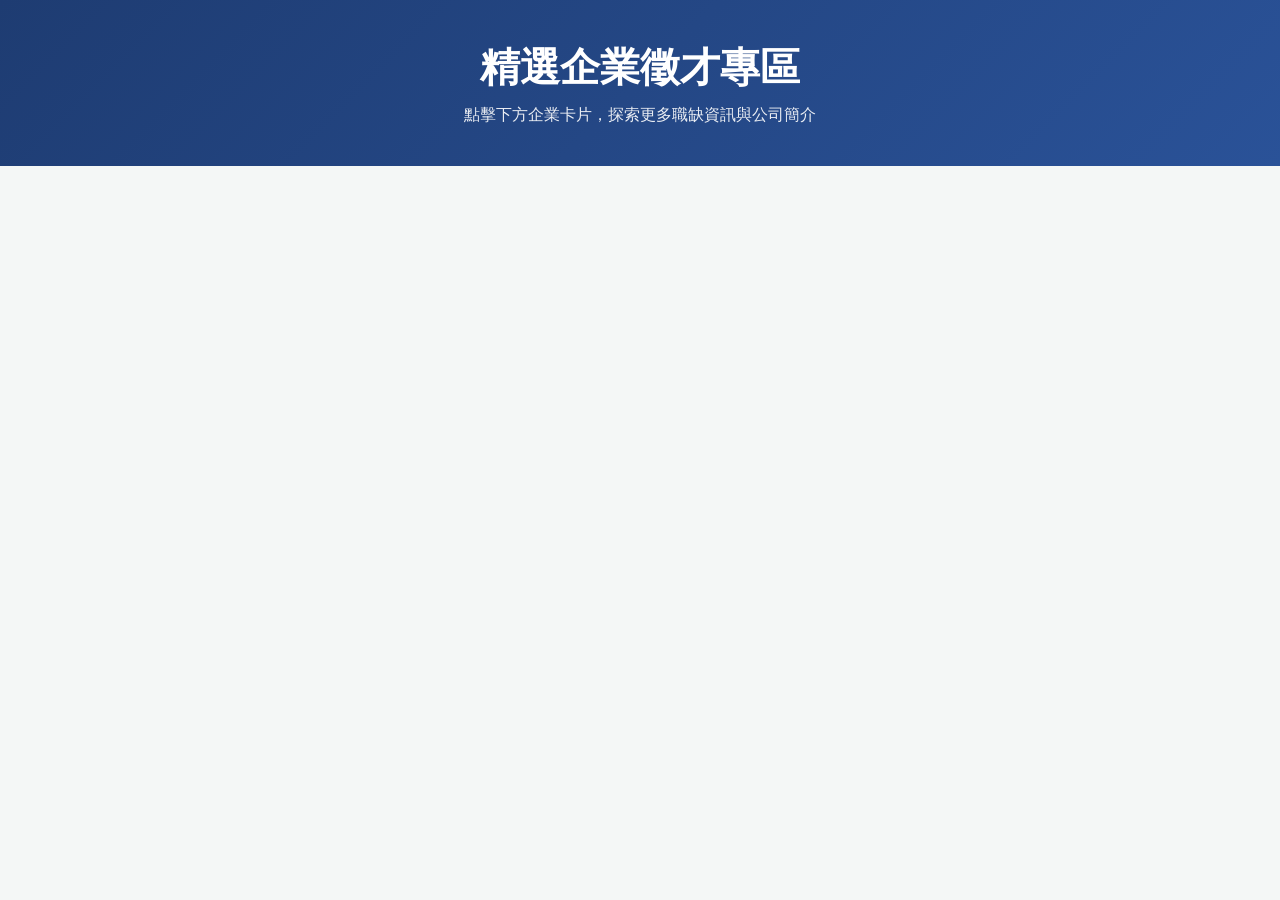
==== index.html @ a4110d8c "upload .html and .css" ====
<!DOCTYPE html>
<html lang="zh-TW">
<head>
    <meta charset="UTF-8">
    <meta name="viewport" content="width=device-width, initial-scale=1.0">
    <title>校園徵才企業專區</title>
    <link rel="stylesheet" href="style.css">
</head>
<body>

    <header>
        <h1>精選企業徵才專區</h1>
        <p>點擊下方企業卡片，探索更多職缺資訊與公司簡介</p>
    </header>

    <main>
        <div id="company-grid" class="grid-container"></div>
    </main>

    <script src="script.js"></script>
</body>
</html>
---- style.css ----
/* --- 基礎全域設定 --- */
body {
    font-family: 'Segoe UI', Roboto, Helvetica, Arial, sans-serif;
    background-color: #f4f7f6; /* 舒服的淺灰背景 */
    margin: 0;
    padding: 0;
    color: #333;
}

header {
    text-align: center;
    padding: 40px 20px;
    background: linear-gradient(135deg, #1e3c72 0%, #2a5298 100%); /* 專業感的藍色漸層 */
    color: white;
}

header h1 {
    margin: 0 0 10px 0;
    font-size: 2.5rem;
}

header p {
    margin: 0;
    opacity: 0.9;
}

main {
    max-width: 1200px;
    margin: 0 auto;
    padding: 40px 20px;
}

/* --- 核心：CSS Grid 網格佈局 --- */
.grid-container {
    display: grid;
    /* 自動填滿，每張卡片寬度至少 280px，剩下的平分 */
    grid-template-columns: repeat(auto-fill, minmax(280px, 1fr)); 
    gap: 30px; /* 卡片與卡片之間的間距 */
}

/* --- 企業卡片基礎樣式 --- */
.company-card {
    background-color: white;
    border-radius: 12px; /* 圓角看起來比較有現代感 */
    padding: 25px;
    box-shadow: 0 4px 6px rgba(0, 0, 0, 0.05); /* 微弱的陰影 */
    box-sizing: border-box;
    display: flex;
    flex-direction: column;
    cursor: pointer;
    
    /* 關鍵：設定平滑動畫，當樣式改變時（如 Hover）才不會太突兀 */
    transition: all 0.3s ease; 
    position: relative;
    top: 0;
}

/* --- 互動：滑鼠懸停（Hover）特效 💡 --- */
.company-card:hover {
    top: -8px; /* 卡片微微向上飄浮 */
    box-shadow: 0 12px 20px rgba(0, 0, 0, 0.15); /* 陰影加深，產生立體感 */
    border-color: #2a5298;
}

/* --- 卡片內部細節樣式 --- */
.card-logo {
    font-size: 40px;
    margin-bottom: 15px;
}

.card-title {
    margin: 0 0 10px 0;
    font-size: 1.3rem;
    color: #1e3c72;
}

/* 分類標籤 */
.card-tag {
    display: inline-block;
    align-self: flex-start; /* 讓寬度貼合文字不爆開 */
    background-color: #eef2f7;
    color: #2a5298;
    padding: 4px 10px;
    border-radius: 20px;
    font-size: 0.85rem;
    font-weight: bold;
    margin-bottom: 15px;
}

.card-desc {
    font-size: 0.95rem;
    color: #666;
    line-height: 1.5;
    margin: 0 0 20px 0;
    flex-grow: 1; /* 讓文字自動撐開，確保按鈕都在最下方對齊 */
}

/* 卡片底部的提示字 */
.card-footer {
    font-size: 0.9rem;
    color: #2a5298;
    font-weight: bold;
    text-align: right;
    transition: transform 0.3s ease;
}

/* 當卡片被 Hover 時，底部的箭頭稍微往右邊動一下 */
.company-card:hover .card-footer {
    transform: translateX(5px);
}
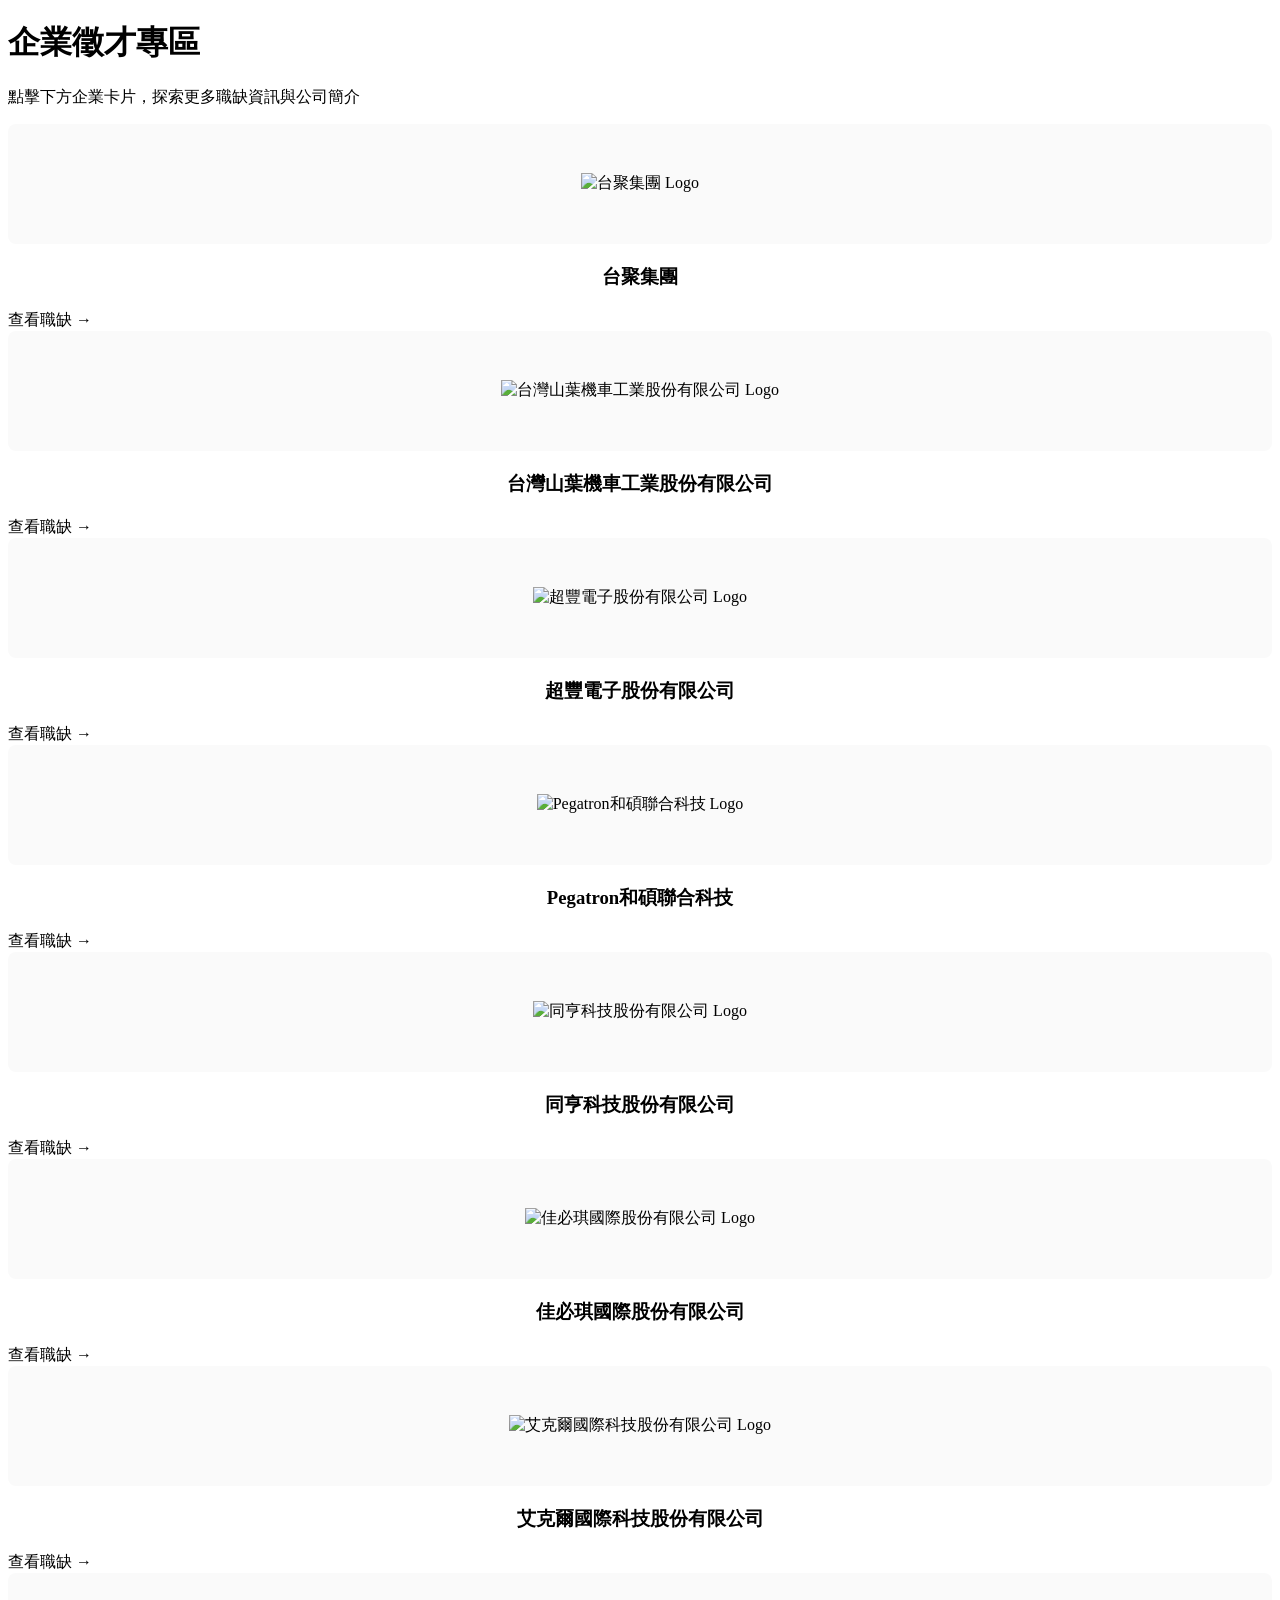
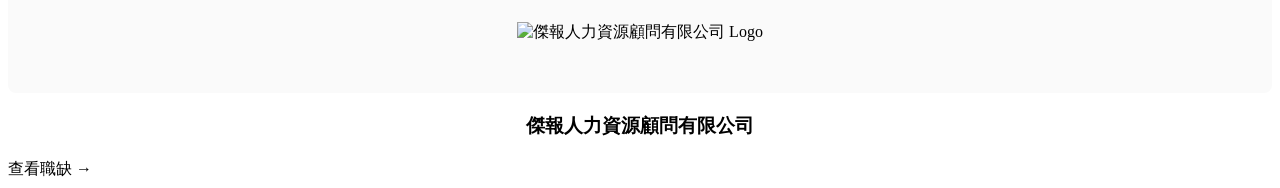
==== commit 28fcf1b4: "[update] header title in index.html" ====
--- a/index.html
+++ b/index.html
@@ -9,7 +9,7 @@
 <body>
 
     <header>
-        <h1>精選企業徵才專區</h1>
+        <h1>企業徵才專區</h1>
         <p>點擊下方企業卡片，探索更多職缺資訊與公司簡介</p>
     </header>
 
@@ -19,4 +19,4 @@
 
     <script src="script.js"></script>
 </body>
-</html>+</html>
--- a/style.css
+++ b/style.css
@@ -1,110 +1,26 @@
-/* --- 基礎全域設定 --- */
-body {
-    font-family: 'Segoe UI', Roboto, Helvetica, Arial, sans-serif;
-    background-color: #f4f7f6; /* 舒服的淺灰背景 */
-    margin: 0;
-    padding: 0;
-    color: #333;
+/* --- 針對真實圖片 Logo 的優化樣式 --- */
+.card-logo-container {
+    width: 100%;
+    height: 120px; /* 固定 Logo 區域的高度 */
+    display: flex;
+    align-items: center;
+    justify-content: center;
+    margin-bottom: 20px;
+    background-color: #fafafa; /* 給圖片一個淡淡的背景座，沒圖片時也不會空空的 */
+    border-radius: 8px;
+    overflow: hidden;
+    padding: 10px;
+    box-sizing: border-box;
 }
 
-header {
-    text-align: center;
-    padding: 40px 20px;
-    background: linear-gradient(135deg, #1e3c72 0%, #2a5298 100%); /* 專業感的藍色漸層 */
-    color: white;
+.company-logo-img {
+    max-width: 100%;
+    max-height: 100%;
+    object-fit: contain; /* 關鍵：確保圖片比例不變形，自動縮放到合適大小 */
 }
 
-header h1 {
-    margin: 0 0 10px 0;
-    font-size: 2.5rem;
+/* 讓標題在卡片中置中，視覺更平衡 */
+.company-card .card-title {
+    text-align: center;
+    margin: 10px 0 20px 0;
 }
-
-header p {
-    margin: 0;
-    opacity: 0.9;
-}
-
-main {
-    max-width: 1200px;
-    margin: 0 auto;
-    padding: 40px 20px;
-}
-
-/* --- 核心：CSS Grid 網格佈局 --- */
-.grid-container {
-    display: grid;
-    /* 自動填滿，每張卡片寬度至少 280px，剩下的平分 */
-    grid-template-columns: repeat(auto-fill, minmax(280px, 1fr)); 
-    gap: 30px; /* 卡片與卡片之間的間距 */
-}
-
-/* --- 企業卡片基礎樣式 --- */
-.company-card {
-    background-color: white;
-    border-radius: 12px; /* 圓角看起來比較有現代感 */
-    padding: 25px;
-    box-shadow: 0 4px 6px rgba(0, 0, 0, 0.05); /* 微弱的陰影 */
-    box-sizing: border-box;
-    display: flex;
-    flex-direction: column;
-    cursor: pointer;
-    
-    /* 關鍵：設定平滑動畫，當樣式改變時（如 Hover）才不會太突兀 */
-    transition: all 0.3s ease; 
-    position: relative;
-    top: 0;
-}
-
-/* --- 互動：滑鼠懸停（Hover）特效 💡 --- */
-.company-card:hover {
-    top: -8px; /* 卡片微微向上飄浮 */
-    box-shadow: 0 12px 20px rgba(0, 0, 0, 0.15); /* 陰影加深，產生立體感 */
-    border-color: #2a5298;
-}
-
-/* --- 卡片內部細節樣式 --- */
-.card-logo {
-    font-size: 40px;
-    margin-bottom: 15px;
-}
-
-.card-title {
-    margin: 0 0 10px 0;
-    font-size: 1.3rem;
-    color: #1e3c72;
-}
-
-/* 分類標籤 */
-.card-tag {
-    display: inline-block;
-    align-self: flex-start; /* 讓寬度貼合文字不爆開 */
-    background-color: #eef2f7;
-    color: #2a5298;
-    padding: 4px 10px;
-    border-radius: 20px;
-    font-size: 0.85rem;
-    font-weight: bold;
-    margin-bottom: 15px;
-}
-
-.card-desc {
-    font-size: 0.95rem;
-    color: #666;
-    line-height: 1.5;
-    margin: 0 0 20px 0;
-    flex-grow: 1; /* 讓文字自動撐開，確保按鈕都在最下方對齊 */
-}
-
-/* 卡片底部的提示字 */
-.card-footer {
-    font-size: 0.9rem;
-    color: #2a5298;
-    font-weight: bold;
-    text-align: right;
-    transition: transform 0.3s ease;
-}
-
-/* 當卡片被 Hover 時，底部的箭頭稍微往右邊動一下 */
-.company-card:hover .card-footer {
-    transform: translateX(5px);
-}
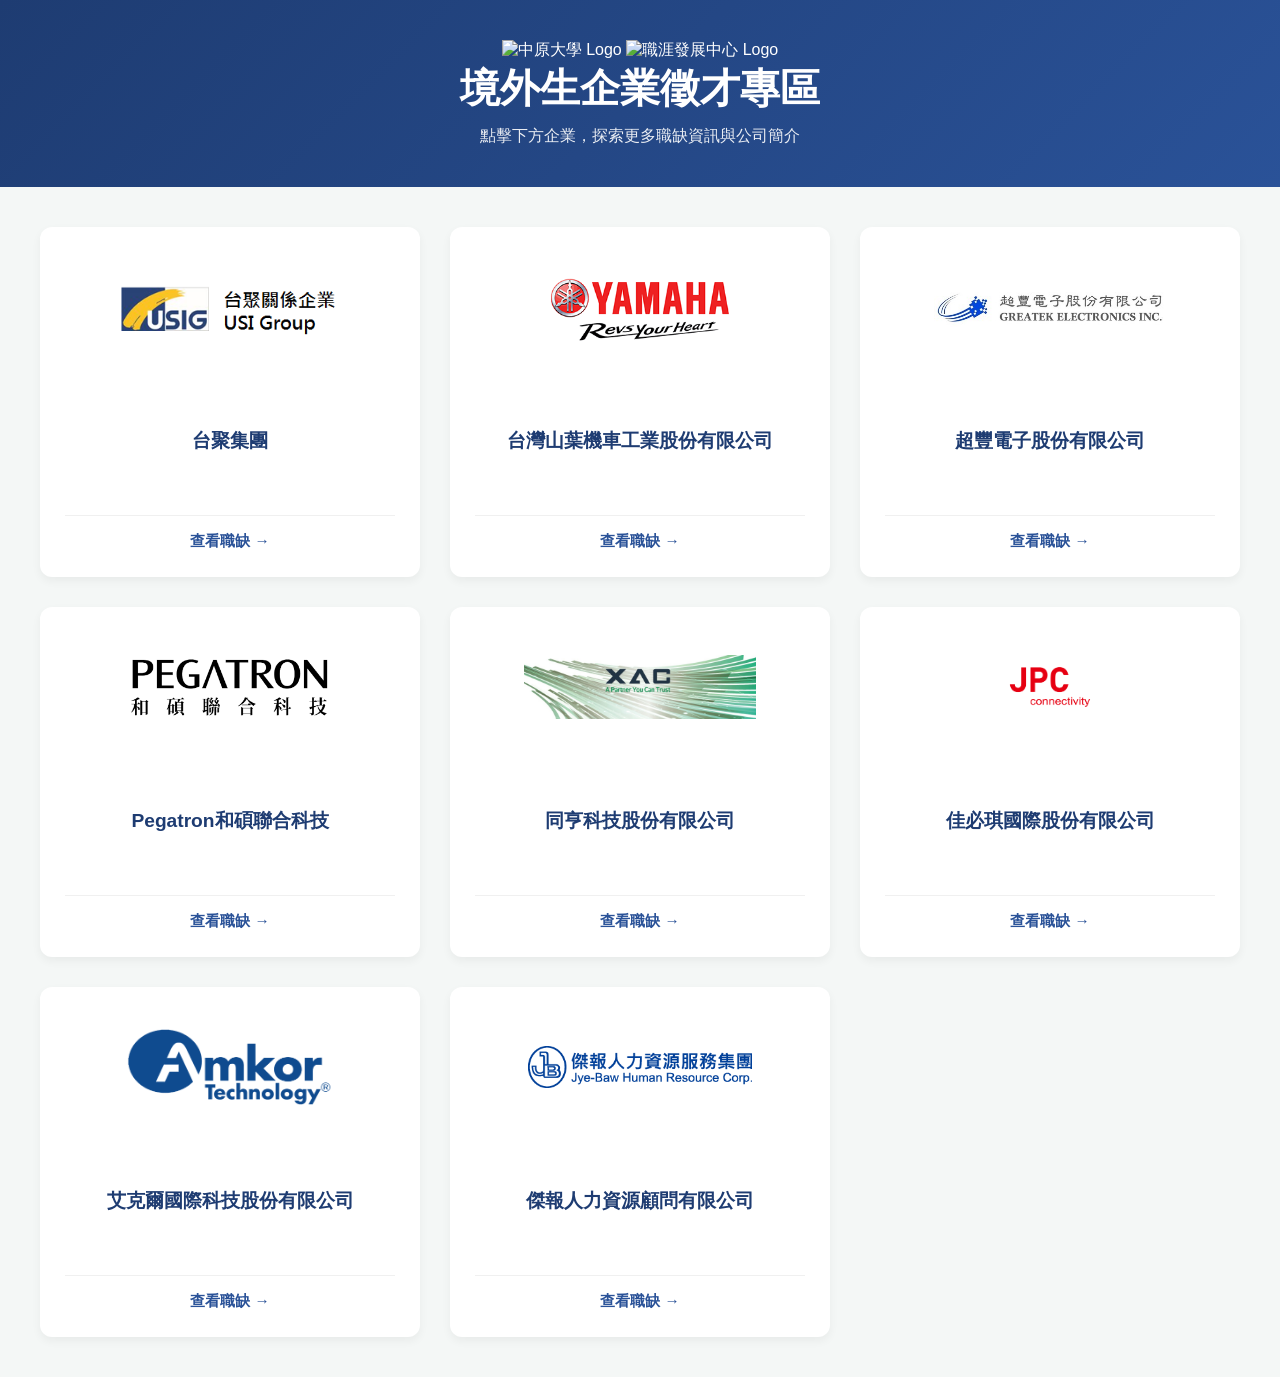
==== commit c66047e5: "[update] title and header for international students" ====
--- a/index.html
+++ b/index.html
@@ -3,14 +3,21 @@
 <head>
     <meta charset="UTF-8">
     <meta name="viewport" content="width=device-width, initial-scale=1.0">
-    <title>校園徵才企業專區</title>
+    <title>境外生校園徵才企業專區</title>
     <link rel="stylesheet" href="style.css">
 </head>
 <body>
 
     <header>
-        <h1>企業徵才專區</h1>
-        <p>點擊下方企業卡片，探索更多職缺資訊與公司簡介</p>
+        <!-- 🎯 新增：學校與單位雙 Logo 頂部容器 -->
+        <div class="logo-container">
+            <img src="./images/中原logo.png" alt="中原大學 Logo" class="header-logo cycu-logo">
+            <img src="./images/職涯發展中心LOGO-1_0.png" alt="職涯發展中心 Logo" class="header-logo career-logo">
+        </div>
+        
+        <!-- 🎯 標題加上「境外生」，副標題拿掉「卡片」二字 -->
+        <h1>境外生企業徵才專區</h1>
+        <p>點擊下方企業，探索更多職缺資訊與公司簡介</p>
     </header>
 
     <main>
--- a/style.css
+++ b/style.css
@@ -1,26 +1,178 @@
-/* --- 針對真實圖片 Logo 的優化樣式 --- */
+/* ==========================================================================
+   1. 基礎全域設定
+   ========================================================================== */
+body {
+    font-family: 'Segoe UI', Roboto, Helvetica, Arial, sans-serif;
+    background-color: #f4f7f6;
+    margin: 0;
+    padding: 0;
+    color: #333;
+}
+
+header {
+    text-align: center;
+    padding: 40px 20px;
+    background: linear-gradient(135deg, #1e3c72 0%, #2a5298 100%);
+    color: white;
+}
+
+header h1 {
+    margin: 0 0 10px 0;
+    font-size: 2.5rem;
+}
+
+header p {
+    margin: 0;
+    opacity: 0.9;
+}
+
+main {
+    max-width: 1200px;
+    margin: 0 auto;
+    padding: 40px 20px;
+}
+
+/* ==========================================================================
+   2. 核心：CSS Grid 網格佈局
+   ========================================================================== */
+.grid-container {
+    display: grid;
+    grid-template-columns: repeat(auto-fill, minmax(280px, 1fr)); 
+    gap: 30px; 
+}
+
+/* ==========================================================================
+   3. 企業卡片樣式優化
+   ========================================================================== */
+.company-card {
+    background-color: white;
+    border-radius: 12px;
+    padding: 25px;
+    text-align: center;
+    box-shadow: 0 4px 10px rgba(0, 0, 0, 0.05);
+    display: flex;
+    flex-direction: column;
+    justify-content: space-between; 
+    height: 300px; /* 🎯 強制所有卡片高度整齊劃一 */
+    cursor: pointer;
+    transition: all 0.3s ease; 
+    position: relative;
+    top: 0;
+}
+
+.company-card:hover {
+    top: -8px; 
+    box-shadow: 0 12px 20px rgba(0, 0, 0, 0.15); 
+}
+
+/* 🎯 限制 Logo 區域的高度與排版 */
 .card-logo-container {
     width: 100%;
-    height: 120px; /* 固定 Logo 區域的高度 */
+    height: 110px; /* 固定 Logo 區域的高度 */
     display: flex;
     align-items: center;
     justify-content: center;
     margin-bottom: 20px;
-    background-color: #fafafa; /* 給圖片一個淡淡的背景座，沒圖片時也不會空空的 */
+    background-color: #ffffff; 
     border-radius: 8px;
     overflow: hidden;
     padding: 10px;
     box-sizing: border-box;
 }
 
+/* 🎯 終極視覺平衡：大圖縮小、小圖撐滿，不拉伸不壓扁 */
 .company-logo-img {
-    max-width: 100%;
-    max-height: 100%;
-    object-fit: contain; /* 關鍵：確保圖片比例不變形，自動縮放到合適大小 */
+    max-width: 75% !important;   /* 限制寬度在 75%，防止和碩這種方圖顯得太大 */
+    max-height: 85% !important;  /* 限制高度 */
+    width: auto !important;
+    height: auto !important;
+    object-fit: contain !important;
 }
 
-/* 讓標題在卡片中置中，視覺更平衡 */
-.company-card .card-title {
-    text-align: center;
-    margin: 10px 0 20px 0;
+.card-title {
+    font-size: 1.2rem;
+    color: #1e3c72;
+    margin: 0 0 15px 0;
+    font-weight: 600;
 }
+
+.card-footer {
+    font-size: 0.95rem;
+    color: #2a5298;
+    font-weight: bold;
+    border-top: 1px solid #f0f0f0;
+    padding-top: 15px;
+}
+
+/* ==========================================================================
+   4. 內頁詳細資訊頁面 (detail.html) 的樣式
+   ========================================================================== */
+.detail-container {
+    max-width: 800px;
+    margin: 40px auto;
+    background: white;
+    padding: 40px;
+    border-radius: 12px;
+    box-shadow: 0 4px 15px rgba(0,0,0,0.1);
+}
+
+.back-btn {
+    display: inline-block;
+    margin-bottom: 20px;
+    color: #2a5298;
+    text-decoration: none;
+    font-weight: bold;
+}
+
+.detail-header {
+    display: flex;
+    align-items: center;
+    gap: 20px;
+    border-bottom: 2px solid #eef2f7;
+    padding-bottom: 20px;
+    margin-bottom: 30px;
+}
+
+.detail-logo {
+    width: 120px;
+    height: 120px;
+    object-fit: contain;
+}
+
+.section-title {
+    color: #1e3c72;
+    border-left: 4px solid #2a5298;
+    padding-left: 10px;
+    margin-top: 30px;
+    font-size: 1.3rem;
+}
+
+.job-tag {
+    display: inline-block;
+    background-color: #eef2f7;
+    color: #1e3c72;
+    padding: 5px 15px;
+    border-radius: 6px;
+    margin: 5px;
+    font-weight: bold;
+}
+
+.meta-info p {
+    margin: 10px 0;
+    line-height: 1.6;
+}
+
+.meta-label {
+    font-weight: bold;
+    color: #1e3c72;
+}
+
+.debug-box {
+    background-color: #ffebe9;
+    border: 1px solid #ffc1bd;
+    color: #b31412;
+    padding: 15px;
+    border-radius: 6px;
+    margin-top: 20px;
+    font-family: monospace;
+}
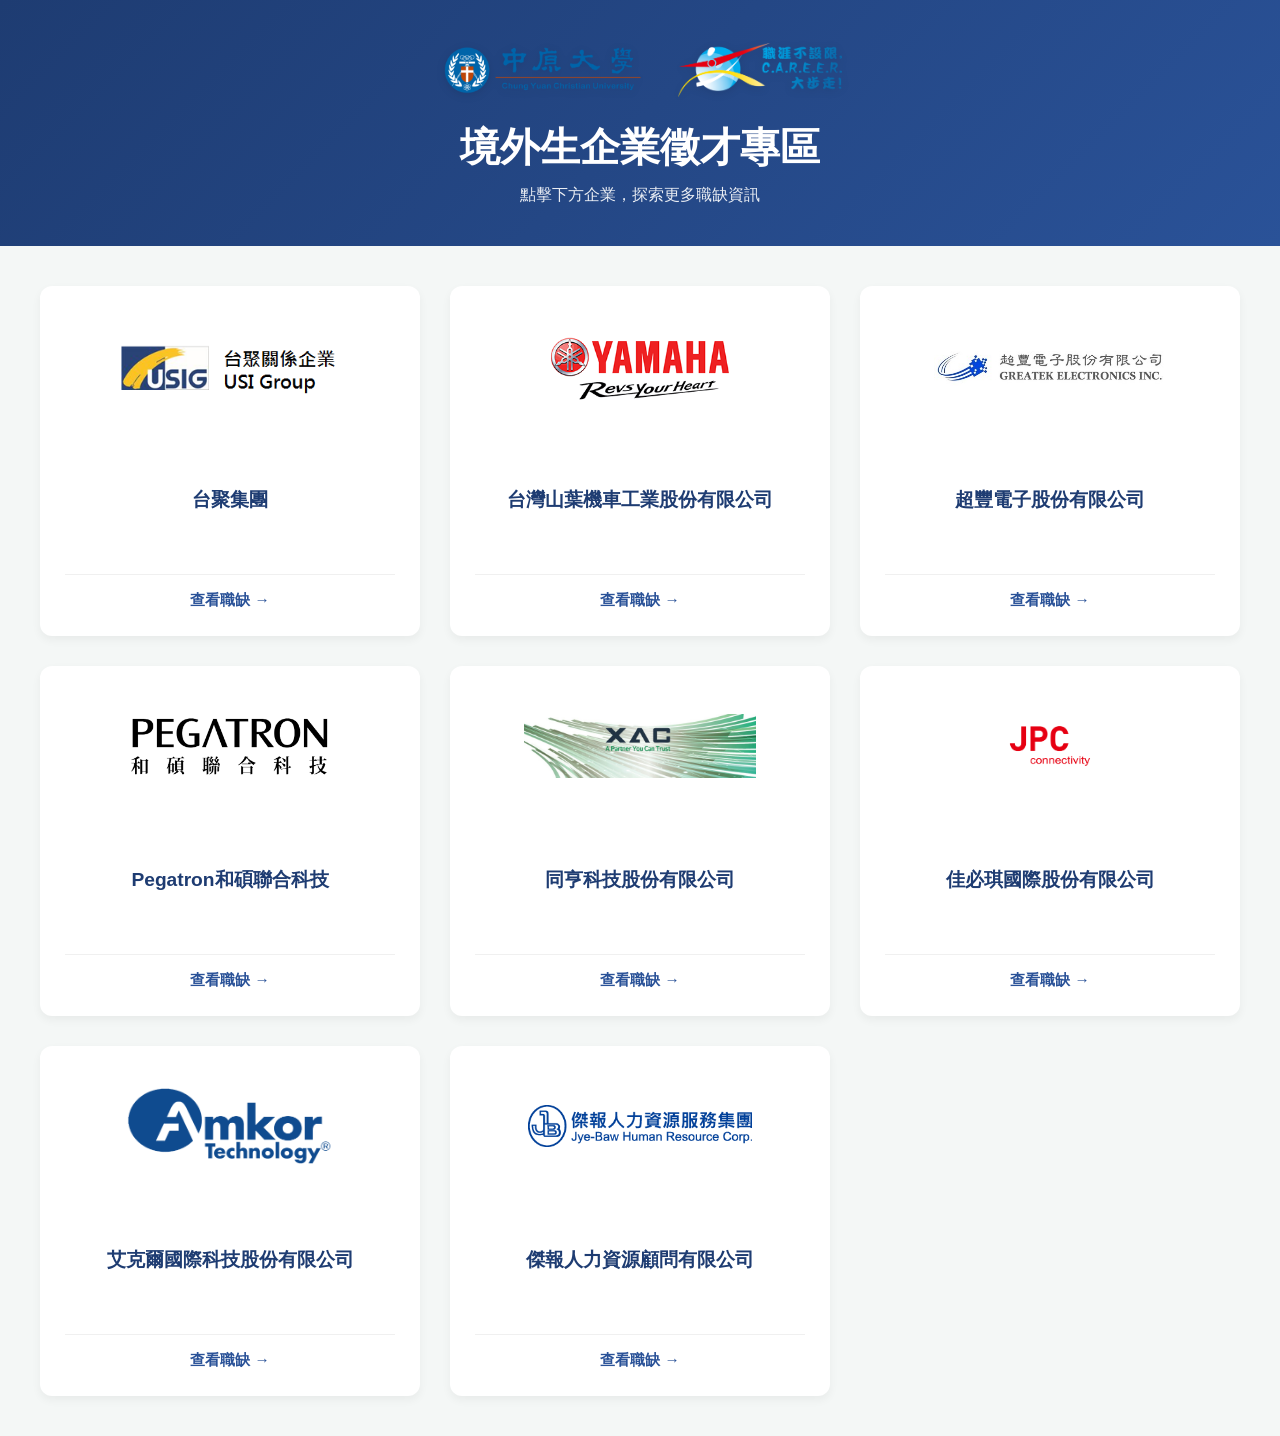
==== commit a8d338bd: "[remove] '卡片' from subtitle in index.html" ====
--- a/index.html
+++ b/index.html
@@ -17,7 +17,7 @@
         
         <!-- 🎯 標題加上「境外生」，副標題拿掉「卡片」二字 -->
         <h1>境外生企業徵才專區</h1>
-        <p>點擊下方企業，探索更多職缺資訊與公司簡介</p>
+        <p>點擊下方企業，探索更多職缺資訊</p>
     </header>
 
     <main>
--- a/style.css
+++ b/style.css
@@ -1,5 +1,5 @@
 /* ==========================================================================
-   1. 基礎全域設定
+   1. 基礎全域設定與頂部 Logo 排版
    ========================================================================== */
 body {
     font-family: 'Segoe UI', Roboto, Helvetica, Arial, sans-serif;
@@ -14,6 +14,28 @@
     padding: 40px 20px;
     background: linear-gradient(135deg, #1e3c72 0%, #2a5298 100%);
     color: white;
+}
+
+/* 🎯 雙 Logo 完美並排與防爆版設定 */
+.logo-container {
+    display: flex;
+    justify-content: center;
+    align-items: center;
+    gap: 30px;            /* 兩個 Logo 之間的寬敞間距 */
+    margin-bottom: 20px;  /* 與主標題的距離 */
+    flex-wrap: wrap;      /* 手機版自動換行防擠壓 */
+}
+
+.header-logo {
+    height: 60px;         /* 限制高度，維持視覺和諧 */
+    width: auto;          /* 依比例自動縮放 */
+    object-fit: contain;
+    filter: drop-shadow(0px 2px 4px rgba(0, 0, 0, 0.1)); /* 加上質感小陰影 */
+}
+
+/* 針對職涯中心 Logo 字體比例微調高度 */
+.career-logo {
+    height: 55px;
 }
 
 header h1 {
@@ -176,3 +198,16 @@
     margin-top: 20px;
     font-family: monospace;
 }
+
+/* 🎯 RWD 手機版微調：當螢幕太小時自動縮小 Logo 高度防擠爆 */
+@media (max-width: 480px) {
+    .logo-container {
+        gap: 15px;
+    }
+    .header-logo {
+        height: 45px;
+    }
+    .career-logo {
+        height: 40px;
+    }
+}
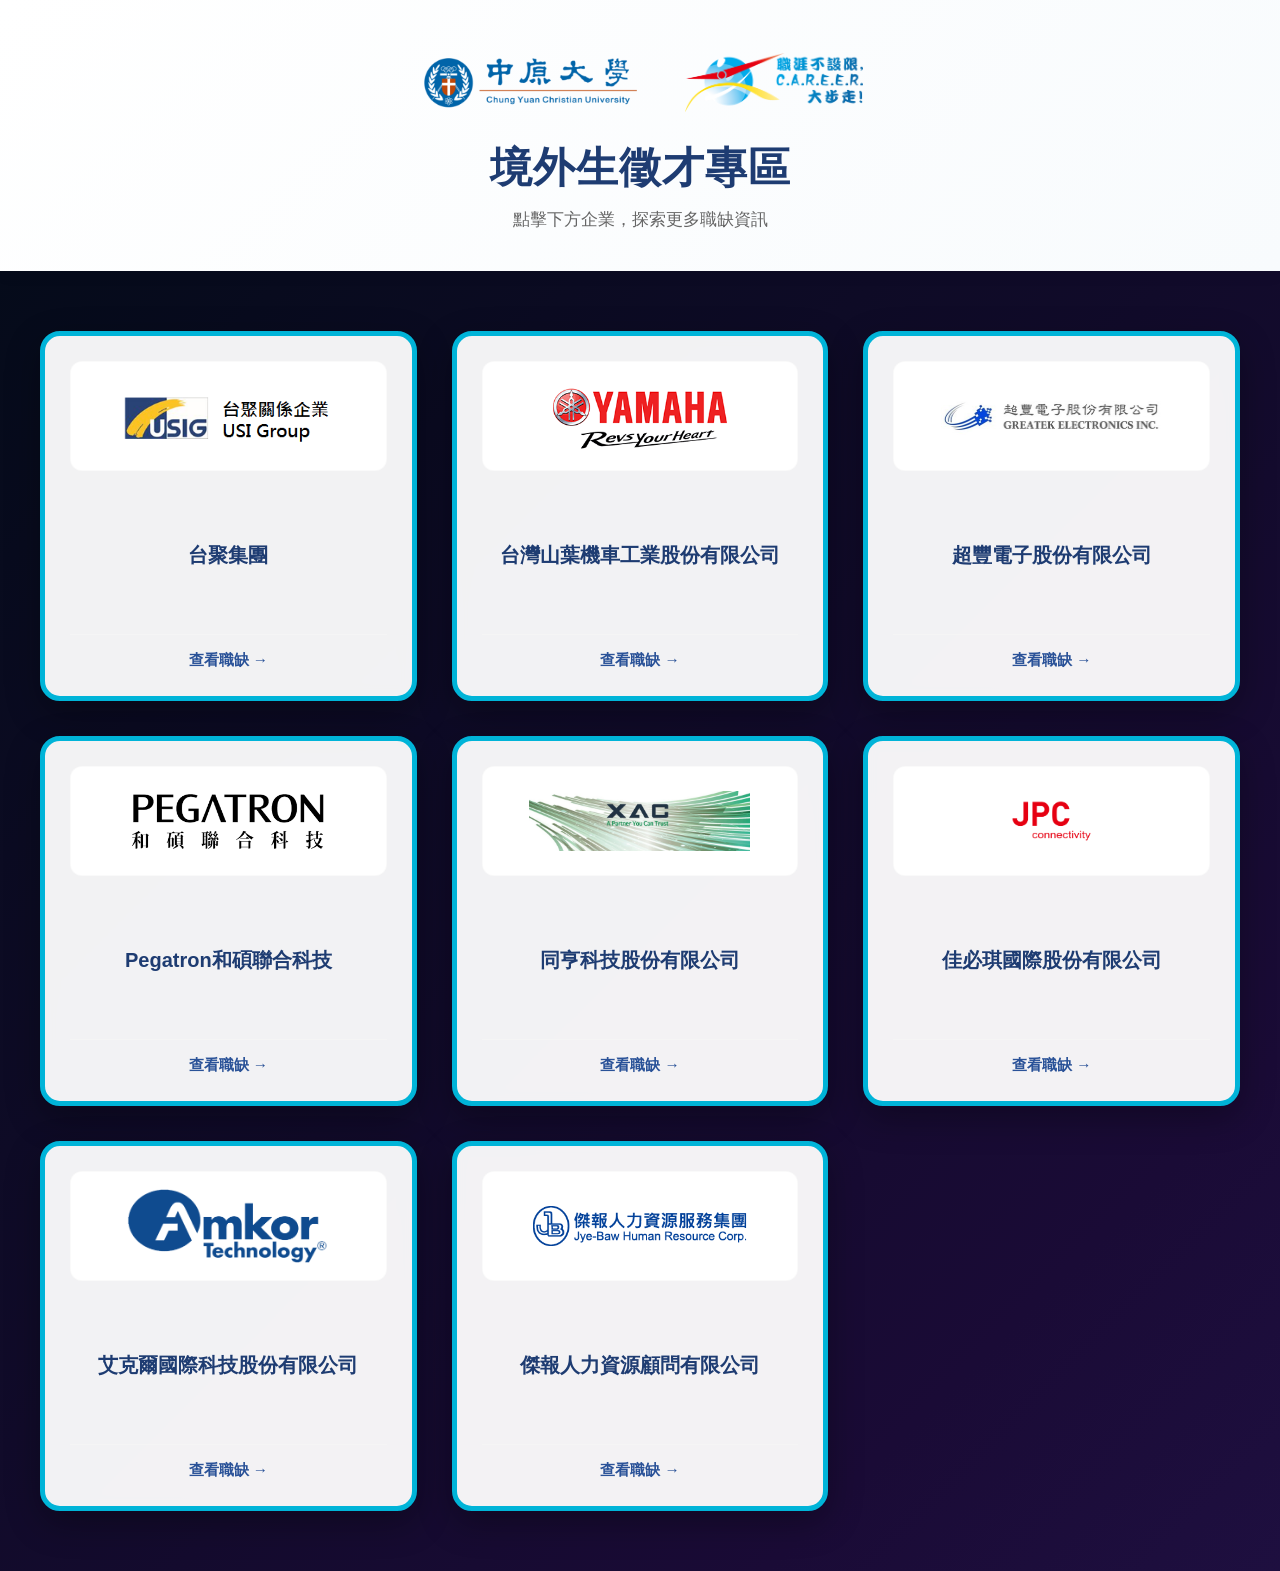
==== commit 171a7cc8: "[update] title and header for recruitment section" ====
--- a/index.html
+++ b/index.html
@@ -3,7 +3,7 @@
 <head>
     <meta charset="UTF-8">
     <meta name="viewport" content="width=device-width, initial-scale=1.0">
-    <title>境外生校園徵才企業專區</title>
+    <title>境外生徵才專區</title>
     <link rel="stylesheet" href="style.css">
 </head>
 <body>
@@ -16,7 +16,7 @@
         </div>
         
         <!-- 🎯 標題加上「境外生」，副標題拿掉「卡片」二字 -->
-        <h1>境外生企業徵才專區</h1>
+        <h1>境外生徵才專區</h1>
         <p>點擊下方企業，探索更多職缺資訊</p>
     </header>
 
--- a/style.css
+++ b/style.css
@@ -11,119 +11,217 @@
 
 header {
     text-align: center;
-    padding: 40px 20px;
-    background: linear-gradient(135deg, #1e3c72 0%, #2a5298 100%);
-    color: white;
-}
-
-/* 🎯 雙 Logo 完美並排與防爆版設定 */
+    padding: 50px 20px 40px 20px;
+    background: linear-gradient(135deg, #ffffff 0%, #f8fbfd 100%);
+    color: #333;
+    box-shadow: 0 4px 15px rgba(0, 0, 0, 0.05); 
+    position: relative;
+    z-index: 10;
+}
+
 .logo-container {
     display: flex;
     justify-content: center;
     align-items: center;
-    gap: 30px;            /* 兩個 Logo 之間的寬敞間距 */
-    margin-bottom: 20px;  /* 與主標題的距離 */
-    flex-wrap: wrap;      /* 手機版自動換行防擠壓 */
+    gap: 40px;            
+    margin-bottom: 25px;  
+    flex-wrap: wrap;      
 }
 
 .header-logo {
-    height: 60px;         /* 限制高度，維持視覺和諧 */
-    width: auto;          /* 依比例自動縮放 */
+    height: 65px;         
+    width: auto;          
     object-fit: contain;
-    filter: drop-shadow(0px 2px 4px rgba(0, 0, 0, 0.1)); /* 加上質感小陰影 */
-}
-
-/* 針對職涯中心 Logo 字體比例微調高度 */
+}
+
 .career-logo {
-    height: 55px;
+    height: 60px;
 }
 
 header h1 {
-    margin: 0 0 10px 0;
-    font-size: 2.5rem;
+    margin: 0 0 12px 0;
+    font-size: 2.6rem;
+    color: #1e3c72; 
+    font-weight: 700;
+    letter-spacing: 1px;
 }
 
 header p {
     margin: 0;
-    opacity: 0.9;
-}
-
+    color: #666666;
+    font-size: 1.05rem;
+}
+
+/* ==========================================================================
+   2. 核心特效：奢華藍紫多漸變流體 + 幾何四角星芒星空 (main)
+   ========================================================================== */
 main {
+    min-height: calc(100vh - 250px); 
+    padding: 60px 20px;
+    position: relative;
+    overflow: hidden;
+    z-index: 1;
+}
+
+/* 🎯 背景升級：全面注入「魅幻深紫、璀璨靛藍、迷幻紫羅蘭、電光藍」四色奢華多漸變 */
+main::before {
+    content: "";
+    position: absolute;
+    top: 0; left: 0; right: 0; bottom: 0;
+    z-index: -1;
+    background: linear-gradient(135deg, #050b1a, #1a0b36, #2a1b5c, #1f4287, #4b134f, #050b1a);
+    background-size: 400% 400%;
+    animation: luxuryPurpleFlow 12s ease infinite;
+}
+
+/* 藍紫漸層流體動畫 */
+@keyframes luxuryPurpleFlow {
+    0% { background-position: 0% 50%; }
+    50% { background-position: 100% 50%; }
+    100% { background-position: 0% 50%; }
+}
+
+/* 🎯 繁星圖層基底 */
+.stars-layer {
+    position: absolute;
+    top: 0; left: 0; width: 100%; height: 100%;
+    z-index: -1;
+    pointer-events: none;
+}
+
+/* 🎯 終極黑科技：用 clip-path 裁切出多個「真正像 image_6b0c47 的四角星芒」，分佈在藍紫夜空中 */
+.stars-layer::before {
+    content: "";
+    position: absolute;
+    width: 100%;
+    height: 100%;
+    background: transparent;
+    
+    /* 利用背景多重繪製與 clip-path 完美交叉出真正的四角星星 */
+    background-image: 
+        radial-gradient(circle at 15% 15%, #ffffff 0%, rgba(255,255,255,0.8) 4px, transparent 15px),
+        radial-gradient(circle at 45% 25%, #ffffff 0%, rgba(255,255,255,0.8) 6px, transparent 20px),
+        radial-gradient(circle at 80% 18%, #ffffff 0%, rgba(255,255,255,0.8) 5px, transparent 18px),
+        radial-gradient(circle at 25% 65%, #ffffff 0%, rgba(255,255,255,0.8) 5px, transparent 18px),
+        radial-gradient(circle at 60% 80%, #ffffff 0%, rgba(255,255,255,0.8) 7px, transparent 25px),
+        radial-gradient(circle at 85% 60%, #ffffff 0%, rgba(255,255,255,0.8) 4px, transparent 15px),
+        radial-gradient(circle at 50% 45%, #ffffff 0%, rgba(255,255,255,0.8) 5px, transparent 18px);
+        
+    animation: starBlink 4s ease-in-out infinite alternate;
+}
+
+/* 🎯 星空背景的立體微弱遠星襯託層（點點繁星） */
+.stars-layer::after {
+    content: "";
+    position: absolute;
+    width: 2px;
+    height: 2px;
+    background: transparent;
+    box-shadow: 
+        5vw 30vh #fff, 20vw 45vh rgba(255,255,255,0.5), 35vw 15vh #fff, 50vw 55vh rgba(255,255,255,0.3),
+        65vw 25vh #fff, 75vw 40vh rgba(255,255,255,0.6), 90vw 70vh #fff, 10vw 85vh rgba(255,255,255,0.4),
+        30vw 90vh #fff, 55vw 75vh rgba(255,255,255,0.5), 70vw 88vh #fff, 85vw 95vh rgba(255,255,255,0.7),
+        95vw 35vh #fff, 40vw 3vh rgba(255,255,255,0.6), 8vw 12vh #fff, 78vw 72vh rgba(255,255,255,0.5);
+    animation: starBlink 3s ease-in-out infinite alternate-reverse;
+}
+
+/* 星星呼吸閃爍動畫 */
+@keyframes starBlink {
+    0% { opacity: 0.3; transform: scale(0.92); }
+    50% { opacity: 1.0; transform: scale(1.08); }
+    100% { opacity: 0.4; transform: scale(0.96); }
+}
+
+.grid-container {
     max-width: 1200px;
     margin: 0 auto;
-    padding: 40px 20px;
-}
-
-/* ==========================================================================
-   2. 核心：CSS Grid 網格佈局
-   ========================================================================== */
-.grid-container {
     display: grid;
     grid-template-columns: repeat(auto-fill, minmax(280px, 1fr)); 
-    gap: 30px; 
-}
-
-/* ==========================================================================
-   3. 企業卡片樣式優化
+    gap: 35px; 
+    position: relative;
+    z-index: 5;
+}
+
+/* ==========================================================================
+   3. 企業卡片：5px 實心極光藍超級霸氣厚框（保持讚讚的發光特效）
    ========================================================================== */
 .company-card {
-    background-color: white;
-    border-radius: 12px;
-    padding: 25px;
-    text-align: center;
-    box-shadow: 0 4px 10px rgba(0, 0, 0, 0.05);
-    display: flex;
-    flex-direction: column;
-    justify-content: space-between; 
-    height: 300px; /* 🎯 強制所有卡片高度整齊劃一 */
-    cursor: pointer;
-    transition: all 0.3s ease; 
-    position: relative;
+    background: rgba(255, 255, 255, 0.95) !important; 
+    backdrop-filter: blur(8px) !important; 
+    -webkit-backdrop-filter: blur(8px) !important;
+    border-radius: 20px !important; 
+    padding: 25px !important;
+    text-align: center !important;
+    
+    /* 保持你覺得讚的 5px 粗邊框與極光藍色調 */
+    border: 5px solid #00b4d8 !important;
+    
+    box-shadow: 0 12px 35px rgba(0, 0, 0, 0.3) !important;
+    display: flex !important;
+    flex-direction: column !important;
+    justify-content: space-between !important; 
+    height: 310px; 
+    cursor: pointer !important;
+    position: relative !important;
     top: 0;
-}
-
+    transition: all 0.35s cubic-bezier(0.25, 0.8, 0.25, 1) !important;
+}
+
+/* 滑鼠懸停（Hover）特效（保持發光） */
 .company-card:hover {
-    top: -8px; 
-    box-shadow: 0 12px 20px rgba(0, 0, 0, 0.15); 
-}
-
-/* 🎯 限制 Logo 區域的高度與排版 */
+    top: -10px !important; 
+    background: #ffffff !important; 
+    border-color: #00f5ff !important;
+    box-shadow: 0 20px 45px rgba(0, 0, 0, 0.4), 0 0 35px rgba(0, 245, 255, 0.85) !important; 
+}
+
+/* 限制 Logo 區域的高度與排版 */
 .card-logo-container {
     width: 100%;
-    height: 110px; /* 固定 Logo 區域的高度 */
+    height: 110px; 
     display: flex;
     align-items: center;
     justify-content: center;
     margin-bottom: 20px;
     background-color: #ffffff; 
-    border-radius: 8px;
+    border-radius: 12px;
     overflow: hidden;
     padding: 10px;
     box-sizing: border-box;
-}
-
-/* 🎯 終極視覺平衡：大圖縮小、小圖撐滿，不拉伸不壓扁 */
+    border: 1px solid rgba(0, 0, 0, 0.02);
+}
+
 .company-logo-img {
-    max-width: 75% !important;   /* 限制寬度在 75%，防止和碩這種方圖顯得太大 */
-    max-height: 85% !important;  /* 限制高度 */
+    max-width: 75% !important;   
+    max-height: 85% !important;  
     width: auto !important;
     height: auto !important;
     object-fit: contain !important;
+    transition: transform 0.4s ease;
+}
+
+.company-card:hover .company-logo-img {
+    transform: scale(1.05);
 }
 
 .card-title {
-    font-size: 1.2rem;
+    font-size: 1.25rem;
     color: #1e3c72;
     margin: 0 0 15px 0;
-    font-weight: 600;
+    font-weight: 700;
 }
 
 .card-footer {
     font-size: 0.95rem;
     color: #2a5298;
     font-weight: bold;
-    border-top: 1px solid #f0f0f0;
+    border-top: 1px solid #f5f5f5;
     padding-top: 15px;
+    transition: color 0.3s ease;
+}
+
+.company-card:hover .card-footer {
+    color: #00b4d8;
 }
 
 /* ==========================================================================
@@ -131,83 +229,20 @@
    ========================================================================== */
 .detail-container {
     max-width: 800px;
-    margin: 40px auto;
+    margin: 0 auto; 
     background: white;
     padding: 40px;
-    border-radius: 12px;
-    box-shadow: 0 4px 15px rgba(0,0,0,0.1);
-}
-
-.back-btn {
-    display: inline-block;
-    margin-bottom: 20px;
-    color: #2a5298;
-    text-decoration: none;
-    font-weight: bold;
-}
-
-.detail-header {
-    display: flex;
-    align-items: center;
-    gap: 20px;
-    border-bottom: 2px solid #eef2f7;
-    padding-bottom: 20px;
-    margin-bottom: 30px;
-}
-
-.detail-logo {
-    width: 120px;
-    height: 120px;
-    object-fit: contain;
-}
-
-.section-title {
-    color: #1e3c72;
-    border-left: 4px solid #2a5298;
-    padding-left: 10px;
-    margin-top: 30px;
-    font-size: 1.3rem;
-}
-
-.job-tag {
-    display: inline-block;
-    background-color: #eef2f7;
-    color: #1e3c72;
-    padding: 5px 15px;
-    border-radius: 6px;
-    margin: 5px;
-    font-weight: bold;
-}
-
-.meta-info p {
-    margin: 10px 0;
-    line-height: 1.6;
-}
-
-.meta-label {
-    font-weight: bold;
-    color: #1e3c72;
-}
-
-.debug-box {
-    background-color: #ffebe9;
-    border: 1px solid #ffc1bd;
-    color: #b31412;
-    padding: 15px;
-    border-radius: 6px;
-    margin-top: 20px;
-    font-family: monospace;
-}
-
-/* 🎯 RWD 手機版微調：當螢幕太小時自動縮小 Logo 高度防擠爆 */
-@media (max-width: 480px) {
-    .logo-container {
-        gap: 15px;
-    }
-    .header-logo {
-        height: 45px;
-    }
-    .career-logo {
-        height: 40px;
-    }
-}
+    border-radius: 20px;
+    box-shadow: 0 25px 60px rgba(0,0,0,0.5);
+    border: 5px solid #00b4d8;
+}
+
+.back-btn { display: inline-block; margin-bottom: 20px; color: #2a5298; text-decoration: none; font-weight: bold; }
+.detail-header { display: flex; align-items: center; gap: 20px; border-bottom: 2px solid #eef2f7; padding-bottom: 20px; margin-bottom: 30px; }
+.detail-logo { width: 120px; height: 120px; object-fit: contain; }
+.section-title { color: #1e3c72; border-left: 4px solid #2a5298; padding-left: 10px; margin-top: 30px; font-size: 1.3rem; }
+.job-tag { display: inline-block; background-color: #eef2f7; color: #1e3c72; padding: 5px 15px; border-radius: 6px; margin: 5px; font-weight: bold; }
+.meta-info p { margin: 10px 0; line-height: 1.6; }
+.meta-label { font-weight: bold; color: #1e3c72; }
+.debug-box { background-color: #ffebe9; border: 1px solid #ffc1bd; color: #b31412; padding: 15px; border-radius: 6px; margin-top: 20px; font-family: monospace; }
+@media (max-width: 480px) { .logo-container { gap: 20px; } .header-logo { height: 50px; } .career-logo { height: 45px; } }
